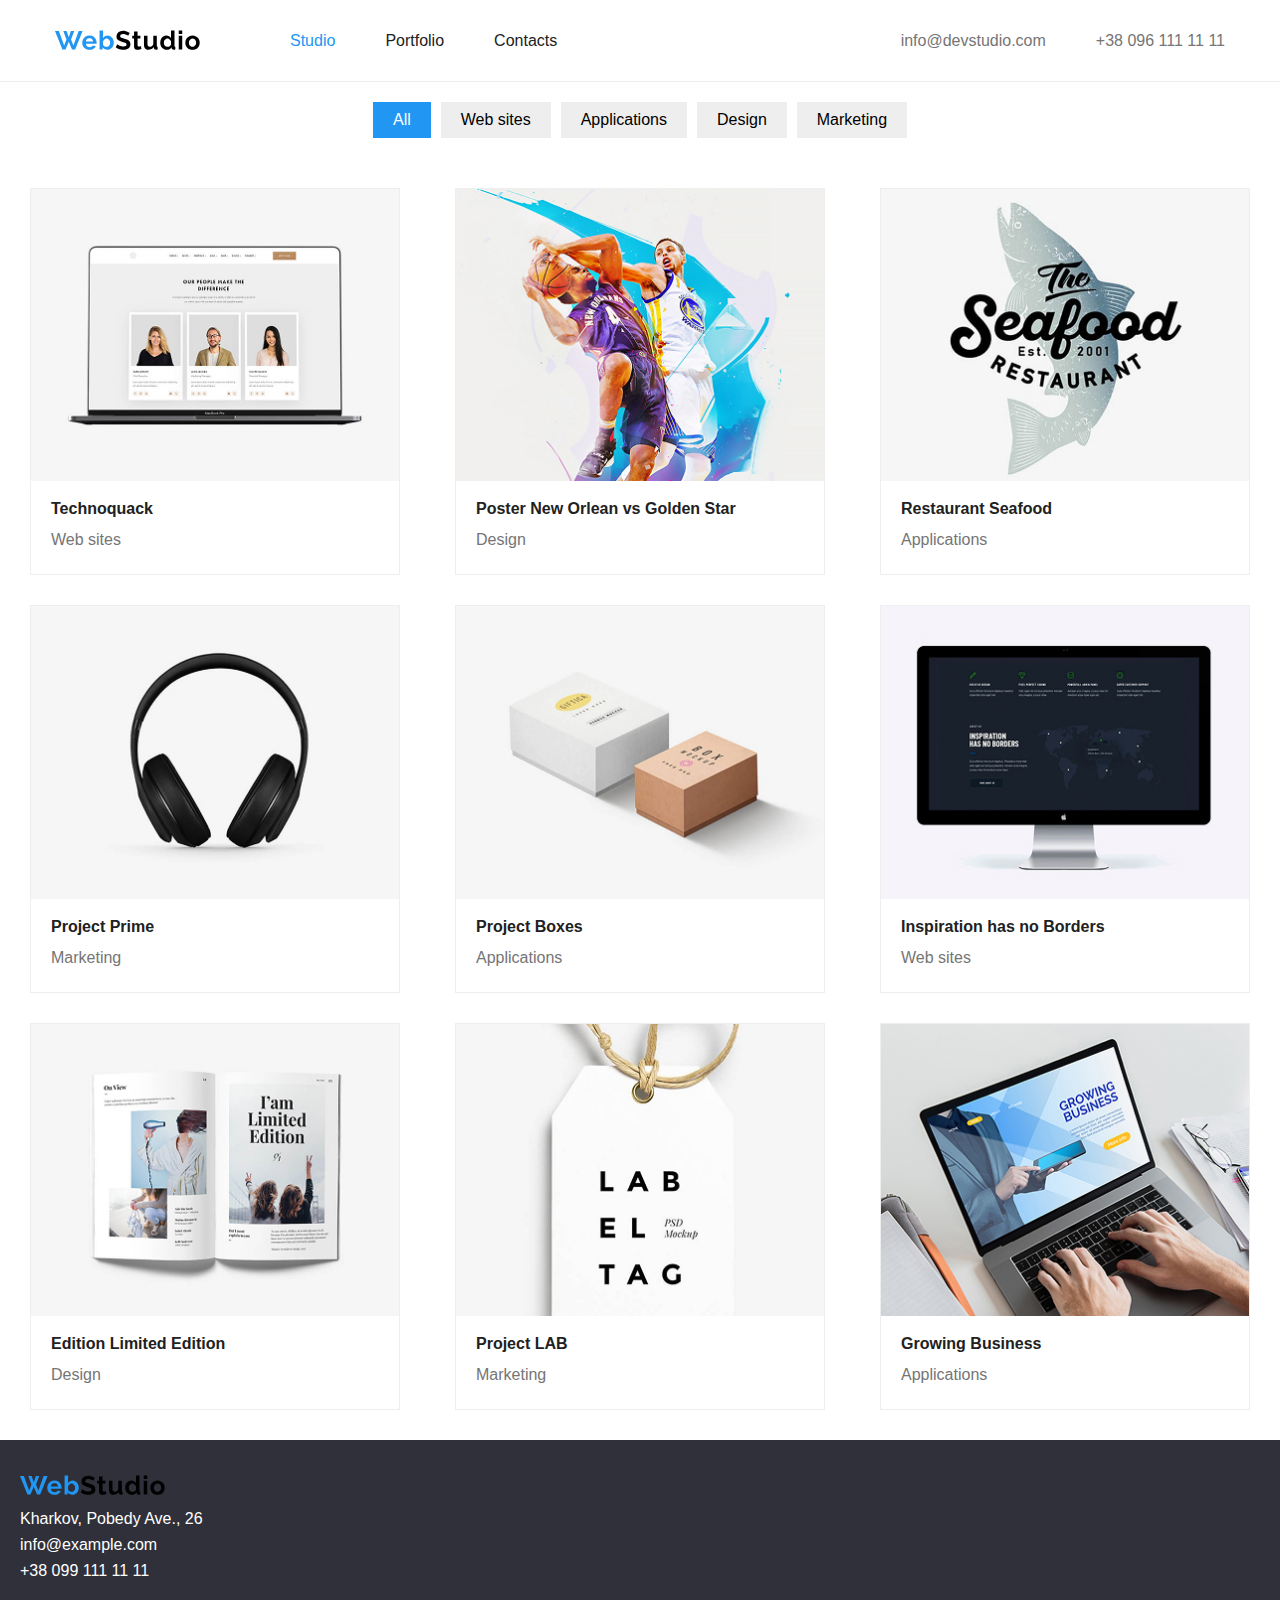
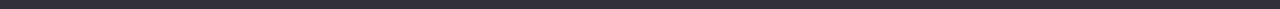
==== portfolio.html @ 556ce6b3 "commit1" ====
<!DOCTYPE html>
<html lang="en">
<head>
    <meta charset="UTF-8">
    <meta name="viewport" content="width=device-width, initial-scale=1.0">
    <title>Homework-8</title>
    <link rel="stylesheet" href="css/style.css">
</head>
<body>
    <header class="header">
		<div class="container header-container">
			<a class="header-logo" href="#">
				<img src="img/logo.svg" alt="WebStudio" width="145" height="31">
			</a>
			<nav class="header-nav">
				<a class="active" href="#">Studio</a>
				<a href="index.html">Portfolio</a>
				<a href="#">Contacts</a>
			</nav>

			<div class="header-info">
				<a href="mailto:info@devstudio.com">info@devstudio.com</a>
				<a href="tel:+380961111111">+38 096 111 11 11</a>
			</div>
		</div>
	</header>
    <div class="buttons">
        <button class="active">All</button>
        <button>Web sites</button>
        <button>Applications</button>
        <button>Design</button>
        <button>Marketing</button>
        </div>
        <div class="portfolio-grid">
            <div class="portfolio-item">
            <img src="img/portfolio-1.jpg" alt="Technoquack">
            <h4>Technoquack</h4>
            <p>Web sites</p>
            </div>
            <div class="portfolio-item">
            <img src="img/portfolio-2.jpg" alt="Poster">
            <h4>Poster New Orlean vs Golden Star</h4>
            <p>Design</p>
            </div>
            <div class="portfolio-item">
                <img src="img/portfolio-3.jpg" alt="Restaurant">
                <h4>Restaurant Seafood</h4>
                <p>Applications</p>
                </div>
            <div class="portfolio-item">
                    <img src="img/portfoli0-4.jpg" alt="Project">
                    <h4>Project Prime</h4>
                    <p>Marketing</p>
            </div>
            <div class="portfolio-item">
            <img src="img/portfolio-5.jpg" alt="Project">
            <h4>Project Boxes</h4>
            <p>Applications</p>
            </div>
            <div class="portfolio-item">
            <img src="img/portfolio-6.jpg" alt="Inspiration">
            <h4>Inspiration has no Borders</h4>
            <p>Web sites</p>
            </div>
            <div class="portfolio-item">
            <img src="img/portfolio-7.jpg" alt="Edition">
            <h4>Edition Limited Edition</h4>        
            <p>Design</p>
            </div>
            <div class="portfolio-item">
            <img src="img/portfolio-8.jpg" alt="Project">
            <h4>Project LAB</h4>
            <p>Marketing</p>
            </div>
            <div class="portfolio-item">
            <img src="img/portfolio-9.jpg" alt="Growing Business">
            <h4>Growing Business</h4>
            <p>Applications</p>
            </div>    

            </div>
            </div>
            <footer>
                <div class="footer-title"><a class="header-logo" href="#">
                    <img src="img/logo.svg" alt="WebStudio" width="145" height="31">
                </a>
            </div>
                <div>Kharkov, Pobedy Ave., 26</div>
                <div>info@example.com</div>
                <div>+38 099 111 11 11</div>
                </footer>
</body>
</html>
---- css/style.css ----
@import url("reset.css");
@font-face {
    font-family: 'Roboto Condensed';
    src: url('../css/style.css') format('woff2');
    font-weight: 900;
    font-style: normal;
    font-display: swap;
}

@font-face {
    font-family: 'Roboto Condensed';
    src: url('../css/style.css') format('woff2');
    font-weight: bold;
    font-style: normal;
    font-display: swap;
}

@font-face {
    font-family: 'Roboto Condensed';
    src: url('../css/style.css') format('woff2');
    font-weight: normal;
    font-style: normal;
    font-display: swap;
}

@font-face {
    font-family: 'Roboto Condensed';
    src: url('../css/style.css') format('woff2');
    font-weight: 500;
    font-style: normal;
    font-display: swap;
}
/* GLOBAL */
body {
	font-family: "Roboto", sans-serif;
	color: #212121;
}

.container {
	max-width: 1200px;
	margin: 0 auto;
	padding: 0 15px;
}

.btn {
	display: inline-block;
	color: #fff;
	font-size: 16px;
	font-weight: 700;
	letter-spacing: 1px;
	background: #2196F3;
	text-decoration: none;
	padding: 17px;
	min-width: 200px;
	cursor: pointer;
	text-align: center;
}

.btn:hover {
	background: #1784dd;
}

/* HEADER */

.header {
	padding: 25px 0;
	font-weight: 500;
	border-bottom: 1px solid #ECECEC;
}

.header-container {
	display: flex;
	align-items: center;
}

.header-logo {
	margin-right: 90px;
}

.header-nav,
.header-info {
	display: flex;
	gap: 50px;
}

.header-nav a {
	color: #212121;
	text-decoration: none;
}

.header-info {
	margin-left: auto;
}

.header-info a {
	color: #757575;
	text-decoration: none;
}

.header-info a:hover,
.header-nav a:hover {
	/* 10 + 1 + 10 = 21 */
	color: #2196F3;
}

.header-nav a.active {
	/* 10 + 1 + 10 = 21 */
	color: #2196F3;
}

/* HERO */

.hero {
	min-height: 600px;
	background: #2F303A;
	color: #fff;
	display: flex;
	flex-flow: column;
	justify-content: center;
}

.hero-box {
	text-align: center;
	max-width: 700px;
	margin: 0 auto;
}

.hero-title {
	font-size: 44px;
	line-height: 60px;
	font-weight: 900;
	text-transform: uppercase;
	letter-spacing: 4px;
	margin-bottom: 30px;
}

.about {
	padding: 94px 0;
}

.about-cards {
	display: flex;
	gap: 30px;
}

.about-card h2 {
	margin-bottom: 10px;
	font-weight: 700;
	text-transform: uppercase;
}

.about-card p {
	color: #757575;
	line-height: 29px;
}

.do {
	padding-bottom: 94px;
}

.do-cards {
	display: flex;
	gap: 30px;
}

.do-title {
	font-weight: 700;
	font-size: 36px;
	text-align: center;
	margin-bottom: 50px;
}

.do-card {
	height: 294px;
	overflow: hidden;
}

.do-card img {
	width: 100%;
	height: 100%;
	object-fit: cover;
}
/* team */
.team-section {
    text-align: center;
    padding: 50px 20px;
    }
    
    .team-section h2 {
    margin-bottom: 40px;
    font-size: 32px;
    }
    
    .team-container {
    display: flex;
    flex-wrap: wrap;
    justify-content: center;
    gap: 30px;
    }
    
    .team-member {
    background: white;
    box-shadow: 0 2px 4px rgba(0,0,0,0.1);
    border-radius: 5px;
    width: 250px;
    overflow: hidden;
    }
    
    .team-member img {width: 100%;
        height: auto;
        }
        
        .member-info {
        padding: 20px;
        }
        
        .member-info h3 {
        margin: 0;
        font-size: 18px;
        }
        
        .member-info p {
        margin: 5px 0 0;
        color: gray;
        font-size: 14px;
        }
        footer {
            background: #2f303a;
            color: white;
            padding: 30px 20px;
            display: flex;
            flex-direction: column;
            align-items: flex-start;
            gap: 10px;
            }
        nav {
            display: flex;
            gap: 20px;
            }
                
        .buttons {
            display: flex;
            justify-content: center;
            gap: 10px;
            padding: 20px;
            }
                
            .buttons button {
            padding: 10px 20px;
            border: none;
            background: #eee;
            cursor: pointer;
            }
                
            .buttons .active {
            background: #2196f3;
            color: white;
            }
                
            .portfolio-grid {
            display: flex;
            flex-wrap: wrap;
            justify-content: space-between;
            padding: 30px;
            gap: 30px;
            }
            .portfolio-item {
            width: 370px;
            background: #fff;
            border: 1px solid #eee;
            padding: 0px;
            
             }
             .portfolio-item p {
            color: #757575;
	        line-height: 29px;
            padding: 4px 20px 20px 20px;
             }
             .portfolio-item h4 {
             padding: 20px 20px 4px 20px;
	        font-weight: 700;
	        

             }
                
            .portfolio-item img {
            width: 100%;
            height: auto;
            }
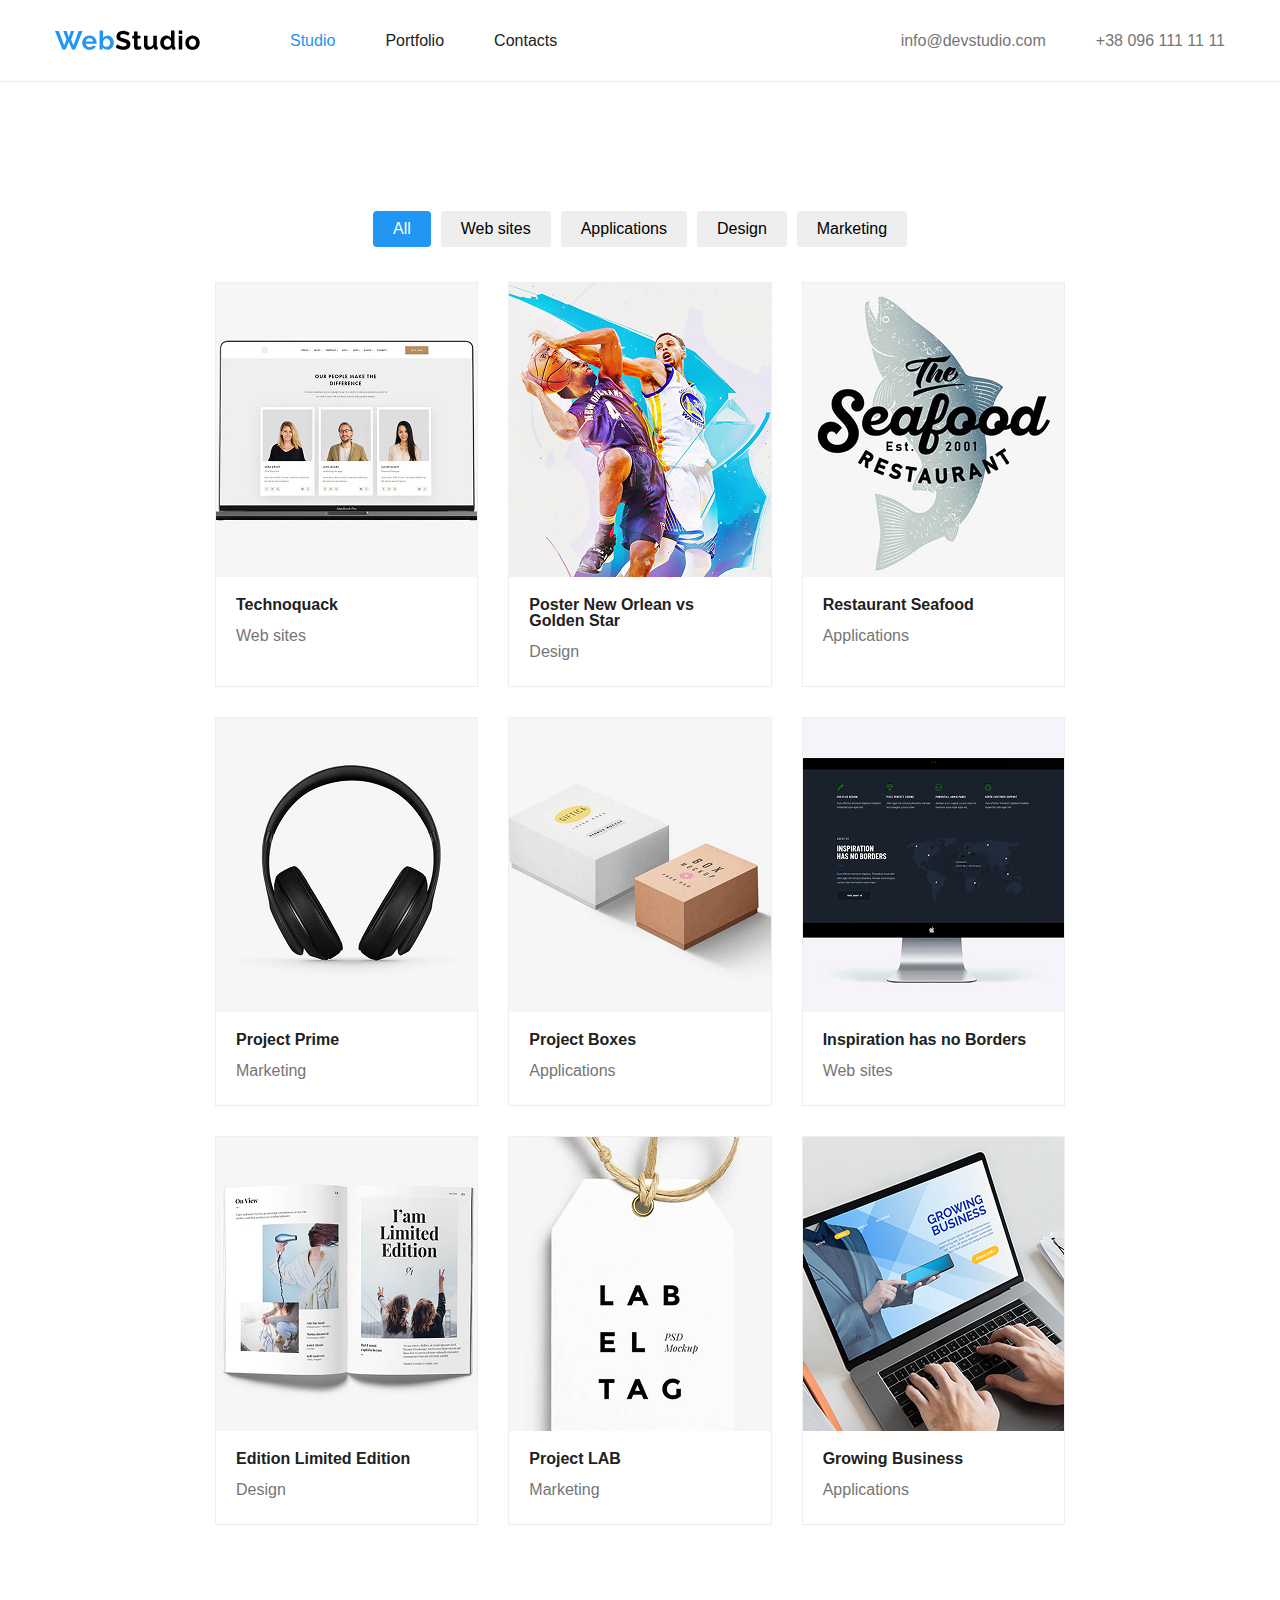
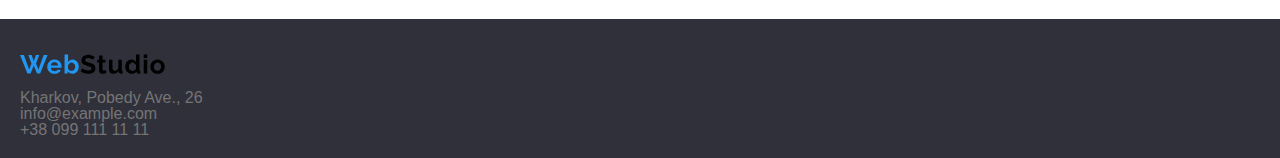
==== commit efe8c573: "second commit" ====
--- a/portfolio.html
+++ b/portfolio.html
@@ -24,6 +24,7 @@
 			</div>
 		</div>
 	</header>
+    <section class="container-portfolio">
     <div class="buttons">
         <button class="active">All</button>
         <button>Web sites</button>
@@ -33,12 +34,14 @@
         </div>
         <div class="portfolio-grid">
             <div class="portfolio-item">
-            <img src="img/portfolio-1.jpg" alt="Technoquack">
+            <div class="card"><img src="img/portfolio-1.jpg" alt="Technoquack">
+            <p class="portfolio-info">Lorem ipsum dolor sit amet consectetur adipisicing elit. Dolore, asperiores.</p></div>
             <h4>Technoquack</h4>
             <p>Web sites</p>
-            </div>
+        </div>
             <div class="portfolio-item">
-            <img src="img/portfolio-2.jpg" alt="Poster">
+            <div class="card"><img src="img/portfolio-2.jpg" alt="Poster">
+            <p class="portfolio-info">Lorem ipsum dolor sit amet consectetur adipisicing elit. Dolore, asperiores.</p></div>
             <h4>Poster New Orlean vs Golden Star</h4>
             <p>Design</p>
             </div>
@@ -77,17 +80,20 @@
             <h4>Growing Business</h4>
             <p>Applications</p>
             </div>    
+            </div>
+            </section>
 
-            </div>
-            </div>
-            <footer>
-                <div class="footer-title"><a class="header-logo" href="#">
+            <footer >
+                <div class="footer">
+                <a class="footer-title"><a class="footer-logo" href="#">
                     <img src="img/logo.svg" alt="WebStudio" width="145" height="31">
                 </a>
-            </div>
-                <div>Kharkov, Pobedy Ave., 26</div>
-                <div>info@example.com</div>
-                <div>+38 099 111 11 11</div>
+                <div class="footer-info">
+                <a href="#">Kharkov, Pobedy Ave., 26</a>
+                <a href="#">info@example.com</a>
+                <a href="#">+38 099 111 11 11</a>
+                </div>
+                </div>
                 </footer>
 </body>
 </html>--- a/css/style.css
+++ b/css/style.css
@@ -183,12 +183,18 @@
 /* team */
 .team-section {
     text-align: center;
-    padding: 50px 20px;
+    padding: 50px 21px 94px 21px;
+    background-color: #f5f4fa;
+    
     }
     
     .team-section h2 {
     margin-bottom: 40px;
     font-size: 32px;
+    font-weight: 700;
+	font-size: 36px;
+	text-align: center;
+	margin-bottom: 50px;
     }
     
     .team-container {
@@ -202,12 +208,13 @@
     background: white;
     box-shadow: 0 2px 4px rgba(0,0,0,0.1);
     border-radius: 5px;
-    width: 250px;
-    overflow: hidden;
+    flex: 1 1 22%;
     }
     
-    .team-member img {width: 100%;
-        height: auto;
+    .team-member img {
+        width: 100%;
+        height: 260px;
+        object-fit: cover;
         }
         
         .member-info {
@@ -224,25 +231,43 @@
         color: gray;
         font-size: 14px;
         }
-        footer {
+        .footer {
             background: #2f303a;
             color: white;
-            padding: 30px 20px;
             display: flex;
             flex-direction: column;
             align-items: flex-start;
             gap: 10px;
-            }
-        nav {
-            display: flex;
-            gap: 20px;
-            }
-                
+            padding: 20px;
+            width: 100%;
+            margin: 0;
+            
+
+            
+            }
+          
+            .footer-logo {
+                width: 100%;
+            }
+            
+            .footer-info a {
+                color: #757575;
+                text-decoration: none;
+                display: flex;
+                flex-direction: column;
+            }
+    
+                .container-portfolio {
+                    padding-top: 94px;
+                    padding-bottom: 94px;
+                    padding-left: 215px;
+                    padding-right: 215px;
+                }
         .buttons {
             display: flex;
             justify-content: center;
             gap: 10px;
-            padding: 20px;
+            padding: 35px;
             }
                 
             .buttons button {
@@ -250,6 +275,7 @@
             border: none;
             background: #eee;
             cursor: pointer;
+            border-radius: 4px;
             }
                 
             .buttons .active {
@@ -260,15 +286,15 @@
             .portfolio-grid {
             display: flex;
             flex-wrap: wrap;
-            justify-content: space-between;
-            padding: 30px;
             gap: 30px;
+            
             }
             .portfolio-item {
             width: 370px;
             background: #fff;
             border: 1px solid #eee;
             padding: 0px;
+            flex: 1 1 30%;
             
              }
              .portfolio-item p {
@@ -281,10 +307,35 @@
 	        font-weight: 700;
 	        
 
-             }
-                
+             } 
             .portfolio-item img {
             width: 100%;
-            height: auto;
-            }
-                +            height: 294px;
+            object-fit: cover;
+
+            }
+            
+            .card img {
+                width: 100%;
+                display: block;
+            }
+            .portfolio-info {
+                position: absolute;
+                width: 341px;
+                height: 294px;
+                top: 281px;
+                left: 216px;
+                background: #2196F3E5;
+                color:#FFFFFF;
+                display: flex;
+                justify-content: center;
+                align-items: center;
+                text-align: center;
+                opacity: 0;
+                padding: 20px;
+            border-radius: 4px;
+                    }
+                    .card:hover .portfolio-info {
+                        box-shadow: #757575;
+                        opacity: 1;
+                    }
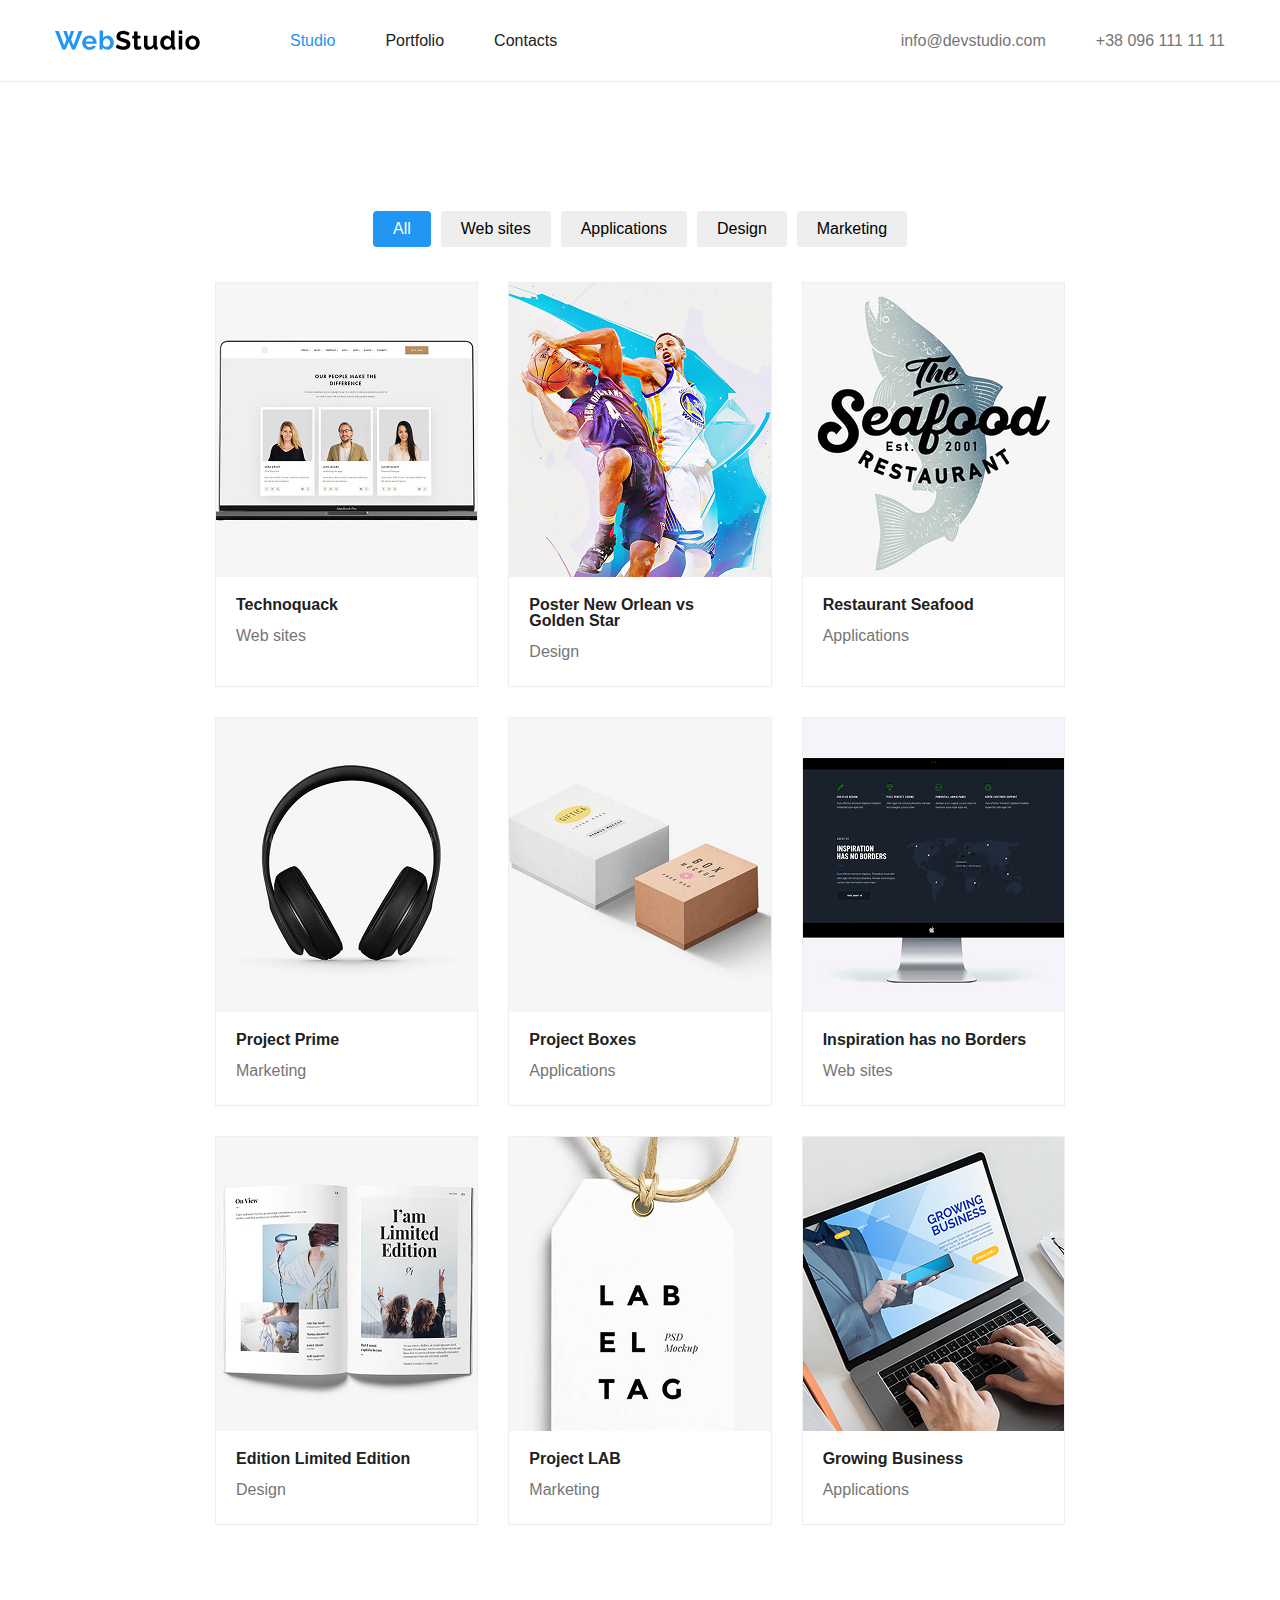
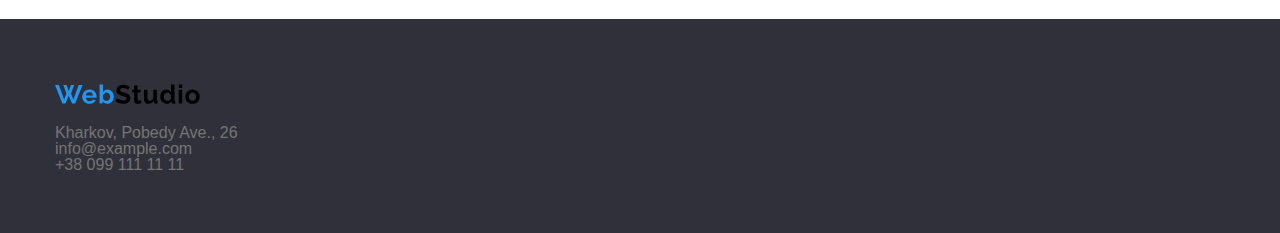
==== commit 1fe5ebe5: "third commit" ====
--- a/portfolio.html
+++ b/portfolio.html
@@ -41,51 +41,58 @@
         </div>
             <div class="portfolio-item">
             <div class="card"><img src="img/portfolio-2.jpg" alt="Poster">
-            <p class="portfolio-info">Lorem ipsum dolor sit amet consectetur adipisicing elit. Dolore, asperiores.</p></div>
+                <p class="portfolio-info">Lorem ipsum dolor sit, amet consectetur adipisicing elit. Eius, consectetur!</p></div>
             <h4>Poster New Orlean vs Golden Star</h4>
             <p>Design</p>
             </div>
             <div class="portfolio-item">
-                <img src="img/portfolio-3.jpg" alt="Restaurant">
+                <div class="card"><img src="img/portfolio-3.jpg" alt="Restaurant">
+                <p class="portfolio-info">Lorem ipsum dolor sit, amet consectetur adipisicing elit. Eius, consectetur!</p></div>
                 <h4>Restaurant Seafood</h4>
                 <p>Applications</p>
                 </div>
             <div class="portfolio-item">
-                    <img src="img/portfoli0-4.jpg" alt="Project">
+                   <div class="card"><img src="img/portfoli0-4.jpg" alt="Project">
+                    <p class="portfolio-info">Lorem ipsum dolor sit, amet consectetur adipisicing elit. Eius, consectetur!</p></div>
                     <h4>Project Prime</h4>
                     <p>Marketing</p>
             </div>
             <div class="portfolio-item">
-            <img src="img/portfolio-5.jpg" alt="Project">
+            <div class="card"><img src="img/portfolio-5.jpg" alt="Project">
+            <p class="portfolio-info">Lorem ipsum dolor sit, amet consectetur adipisicing elit. Eius, consectetur!</p></div>
             <h4>Project Boxes</h4>
             <p>Applications</p>
             </div>
             <div class="portfolio-item">
-            <img src="img/portfolio-6.jpg" alt="Inspiration">
+            <div class="card"><img src="img/portfolio-6.jpg" alt="Inspiration">
+            <p class="portfolio-info">Lorem ipsum dolor sit, amet consectetur adipisicing elit. Eius, consectetur!</p></div>
             <h4>Inspiration has no Borders</h4>
             <p>Web sites</p>
             </div>
             <div class="portfolio-item">
-            <img src="img/portfolio-7.jpg" alt="Edition">
+            <div class="card"><img src="img/portfolio-7.jpg" alt="Edition">
+            <p class="portfolio-info">Lorem ipsum dolor sit, amet consectetur adipisicing elit. Eius, consectetur!</p></div>
             <h4>Edition Limited Edition</h4>        
             <p>Design</p>
             </div>
             <div class="portfolio-item">
-            <img src="img/portfolio-8.jpg" alt="Project">
+            <div class="card"><img src="img/portfolio-8.jpg" alt="Project">
+            <p class="portfolio-info">Lorem ipsum dolor sit, amet consectetur adipisicing elit. Eius, consectetur!</p></div>
             <h4>Project LAB</h4>
             <p>Marketing</p>
             </div>
             <div class="portfolio-item">
-            <img src="img/portfolio-9.jpg" alt="Growing Business">
+            <div class="card"><img src="img/portfolio-9.jpg" alt="Growing Business">
+            <p class="portfolio-info">Lorem ipsum dolor sit, amet consectetur adipisicing elit. Eius, consectetur!</p></div>
             <h4>Growing Business</h4>
             <p>Applications</p>
             </div>    
             </div>
             </section>
 
-            <footer >
-                <div class="footer">
-                <a class="footer-title"><a class="footer-logo" href="#">
+            <footer class="footer-main">
+                <div class="footer container">
+                <a class="footer-logo" href="#">
                     <img src="img/logo.svg" alt="WebStudio" width="145" height="31">
                 </a>
                 <div class="footer-info">
@@ -95,5 +102,6 @@
                 </div>
                 </div>
                 </footer>
+                
 </body>
 </html>--- a/css/style.css
+++ b/css/style.css
@@ -231,23 +231,19 @@
         color: gray;
         font-size: 14px;
         }
+        .footer-main {
+            background: #2f303a;
+            padding: 60px 0;
+        }
         .footer {
-            background: #2f303a;
+            
             color: white;
-            display: flex;
-            flex-direction: column;
-            align-items: flex-start;
             gap: 10px;
-            padding: 20px;
-            width: 100%;
-            margin: 0;
-            
-
-            
             }
           
             .footer-logo {
-                width: 100%;
+                display:inline-block ;
+                margin: 0 0 15px ;
             }
             
             .footer-info a {
@@ -255,6 +251,8 @@
                 text-decoration: none;
                 display: flex;
                 flex-direction: column;
+                gap: 8px;
+                align-items: flex-start;
             }
     
                 .container-portfolio {
@@ -290,7 +288,6 @@
             
             }
             .portfolio-item {
-            width: 370px;
             background: #fff;
             border: 1px solid #eee;
             padding: 0px;
@@ -314,17 +311,20 @@
             object-fit: cover;
 
             }
-            
+            .card {
+                position: relative;
+            }
             .card img {
                 width: 100%;
                 display: block;
+                
             }
             .portfolio-info {
                 position: absolute;
-                width: 341px;
-                height: 294px;
-                top: 281px;
-                left: 216px;
+                top: 0;
+                left: 0;
+                right: 0;
+                bottom: 0;
                 background: #2196F3E5;
                 color:#FFFFFF;
                 display: flex;
@@ -333,9 +333,9 @@
                 text-align: center;
                 opacity: 0;
                 padding: 20px;
-            border-radius: 4px;
+                border-radius: 4px;
                     }
-                    .card:hover .portfolio-info {
+                    .portfolio-item:hover .portfolio-info {
                         box-shadow: #757575;
                         opacity: 1;
                     }
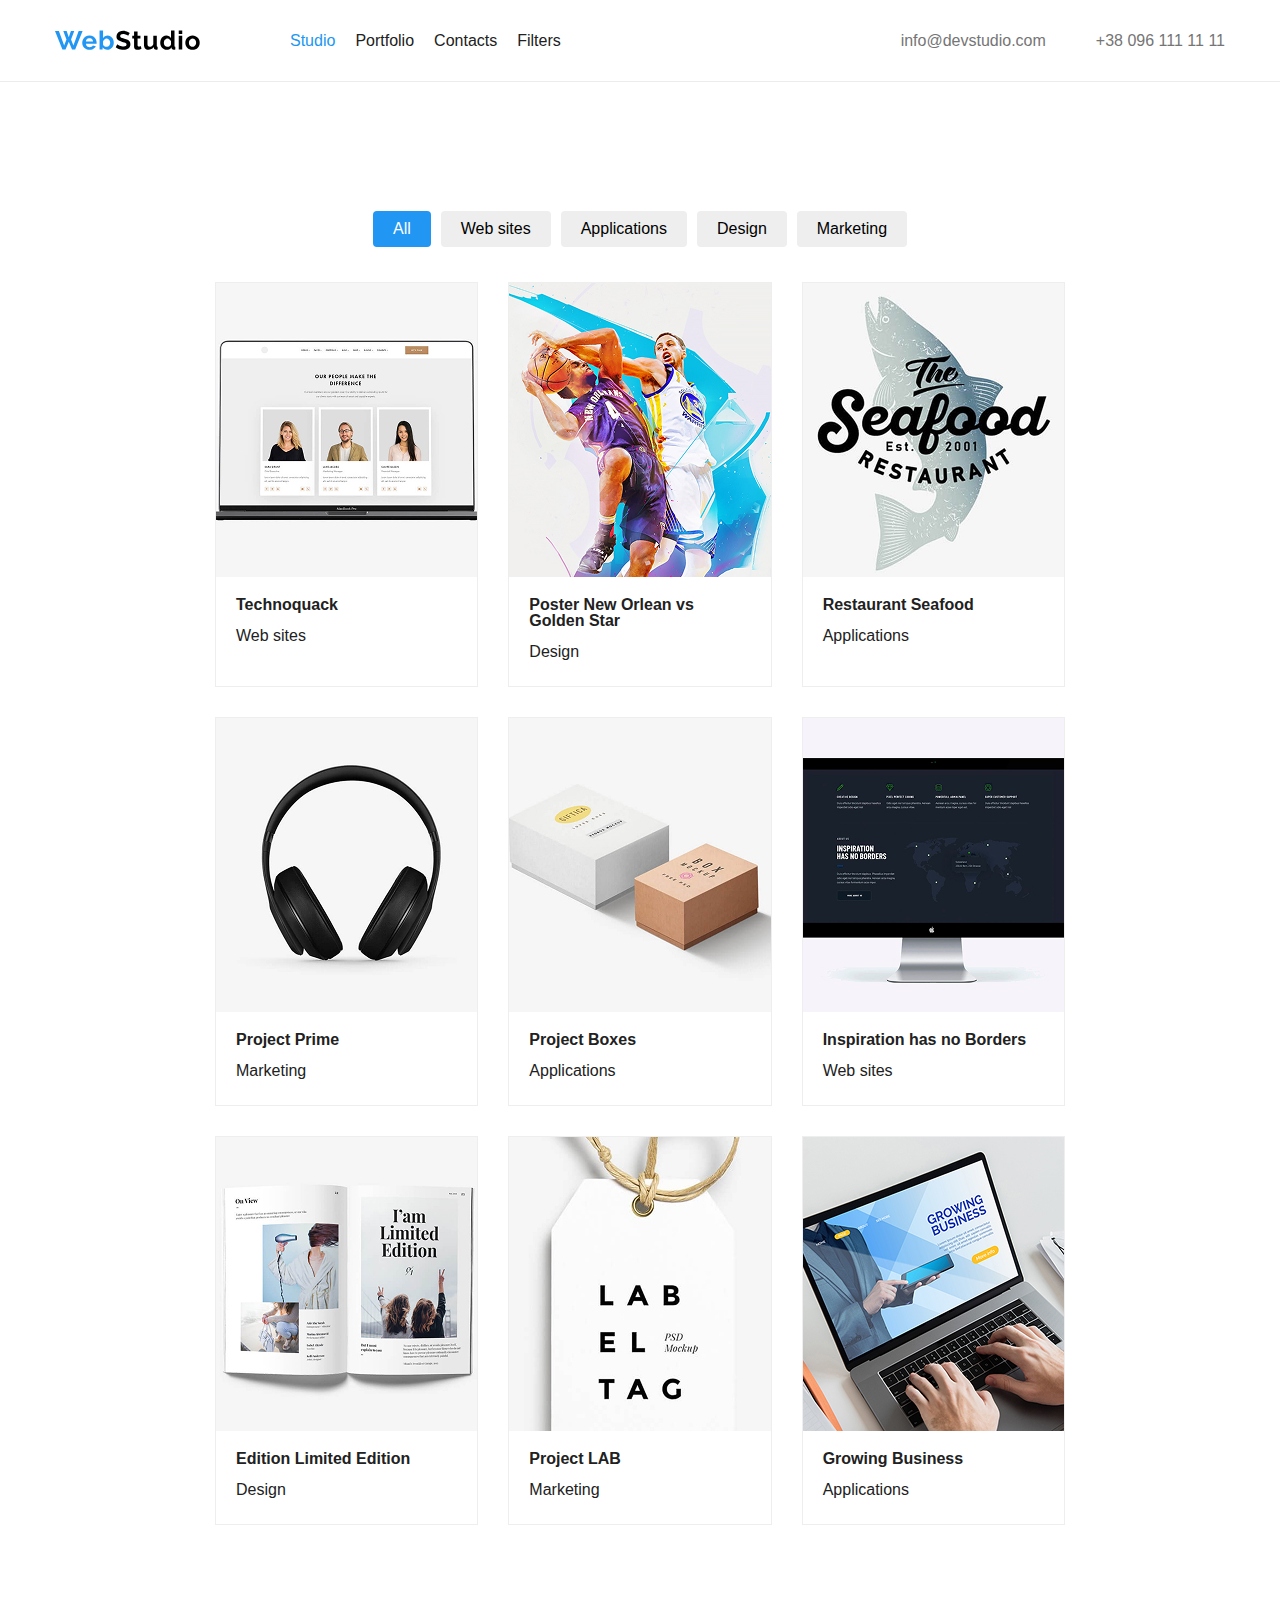
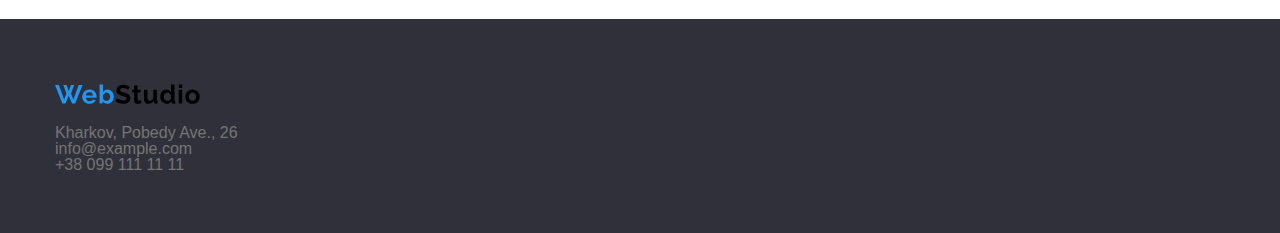
==== commit d18f9c1a: "third commit" ====
--- a/portfolio.html
+++ b/portfolio.html
@@ -12,17 +12,33 @@
 			<a class="header-logo" href="#">
 				<img src="img/logo.svg" alt="WebStudio" width="145" height="31">
 			</a>
-			<nav class="header-nav">
+            <div class="header-nav">
 				<a class="active" href="#">Studio</a>
-				<a href="index.html">Portfolio</a>
-				<a href="#">Contacts</a>
-			</nav>
-
-			<div class="header-info">
-				<a href="mailto:info@devstudio.com">info@devstudio.com</a>
-				<a href="tel:+380961111111">+38 096 111 11 11</a>
-			</div>
-		</div>
+			<ul class="header-nav">
+				<li><a href="index.html">Portfolio</a></li>
+				<li><a href="#">Contacts</a></li>
+                <li class="arrow-down"><a href="#">Filters</a>
+                <ul class="arrow-down-content">
+                    <li><a href="#">Web sites</a></li>
+                    <li><a href="#">Applications</a></li>
+                    <li><a href="#">Design</a></li>
+                    <li><a href="#">Marketing</a></li>
+                    <li class="sub-arrow-down"><a href="#">All</a>
+                    <ul class="sub-arrow-down-left">
+                        <li><a href="#">All filters</a></li>
+                        <li> <a href="#"> Unique</a></li>
+                    </ul>
+                    </li>
+                </ul>
+                </li>
+			</ul>
+            </div>
+            <div class="header-info">
+            
+                <a href="mailto:info@devstudio.com">info@devstudio.com</a>
+                <a href="tel:+380961111111">+38 096 111 11 11</a>
+            </div>
+        </div>
 	</header>
     <section class="container-portfolio">
     <div class="buttons">
--- a/css/style.css
+++ b/css/style.css
@@ -295,7 +295,6 @@
             
              }
              .portfolio-item p {
-            color: #757575;
 	        line-height: 29px;
             padding: 4px 20px 20px 20px;
              }
@@ -339,3 +338,59 @@
                         box-shadow: #757575;
                         opacity: 1;
                     }
+
+.header-nav {
+    list-style: none;
+    display: flex;
+    gap: 20px;
+}
+.header-nav li {
+    position: relative;
+}
+.arrow-down-content {
+    display: none;
+    position: absolute;
+    top: 100%;
+    left: 0;
+    background-color: #ffffff;
+    min-width: 160px;
+    box-shadow: 0 8px 16px rgba(0,0,0,0.2);
+
+}
+
+.arrow-down:hover .arrow-down-content {
+    display: block;
+}
+.arrow-down-content li a {
+    display: block;
+    padding: 10px 15px;
+    color:#2196F3;
+    text-decoration: none
+
+}
+.arrow-down li a:hover {
+    background-color: #424990;
+}
+.sub-arrow-down-left {
+    display: none;
+    position: absolute;
+    top: 0;
+    right: 100%;
+    background-color: #ffffff;
+    min-width: 160px;
+    box-shadow: 0 8px 16px rgba(0,0,0,0.2);
+}
+.sub-arrow-down:hover .sub-arrow-down-left{
+    display: block;
+}
+.sub-arrow-down-left li a {
+    padding: 10px 15px;
+display: block;
+color: #2196f3;
+text-decoration: none;
+
+}
+.sub-arrow-down-left li a:hover{
+    background: #212121;
+}
+
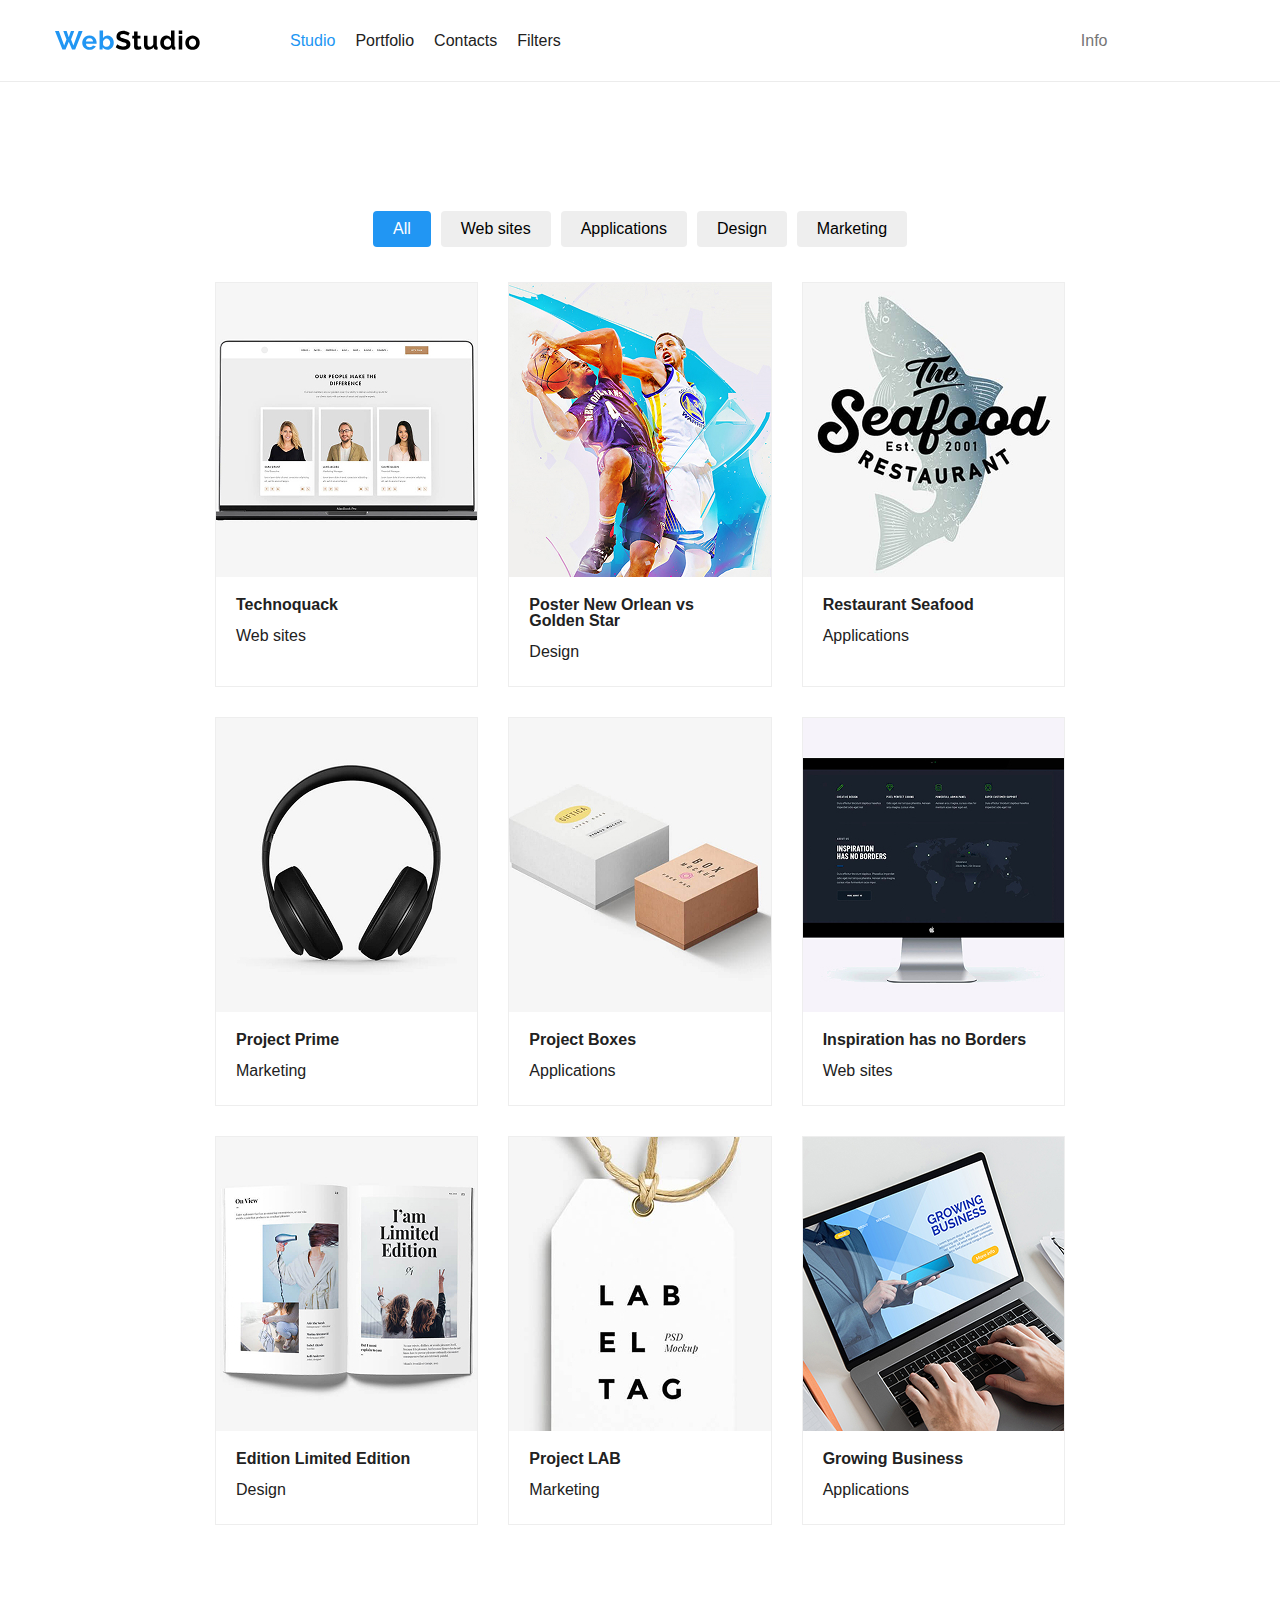
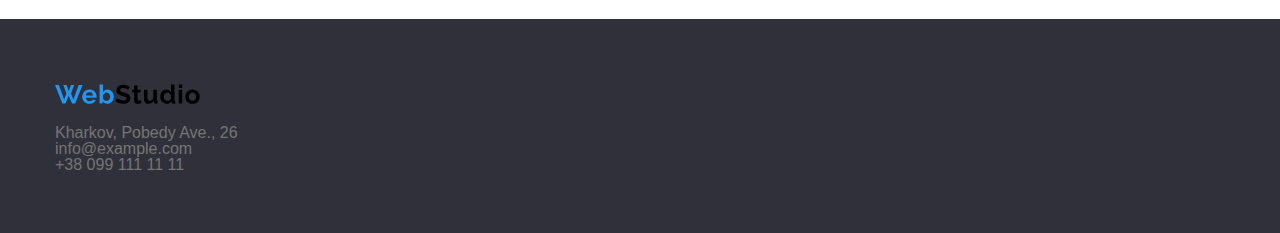
==== commit aeb9636d: "fourth commit" ====
--- a/portfolio.html
+++ b/portfolio.html
@@ -32,12 +32,16 @@
                 </ul>
                 </li>
 			</ul>
-            </div>
-            <div class="header-info">
+            <ul class="header-nav-2">
+            <li class="arrow-down"><a href="#">Info</a>
+            <ul class="arrow-down-content">
+            <li><a href="mailto:info@devstudio.com">info@devstudio.com</a></li>
+          <li><a href="tel:+380961111111">+38 096 111 11 11</a></li>
+            </ul>
+            </li>
+             </ul>
+             </div>
             
-                <a href="mailto:info@devstudio.com">info@devstudio.com</a>
-                <a href="tel:+380961111111">+38 096 111 11 11</a>
-            </div>
         </div>
 	</header>
     <section class="container-portfolio">
--- a/css/style.css
+++ b/css/style.css
@@ -108,6 +108,8 @@
 	color: #2196F3;
 }
 
+
+  
 /* HERO */
 
 .hero {
@@ -394,3 +396,15 @@
     background: #212121;
 }
 
+.header-nav-2 {
+    display: flex;
+	gap: 50px;
+}
+.header-nav-2 {
+	margin-left:500px;
+}
+
+.header-nav-2 a {
+	color: #757575;
+	text-decoration: none;
+}
